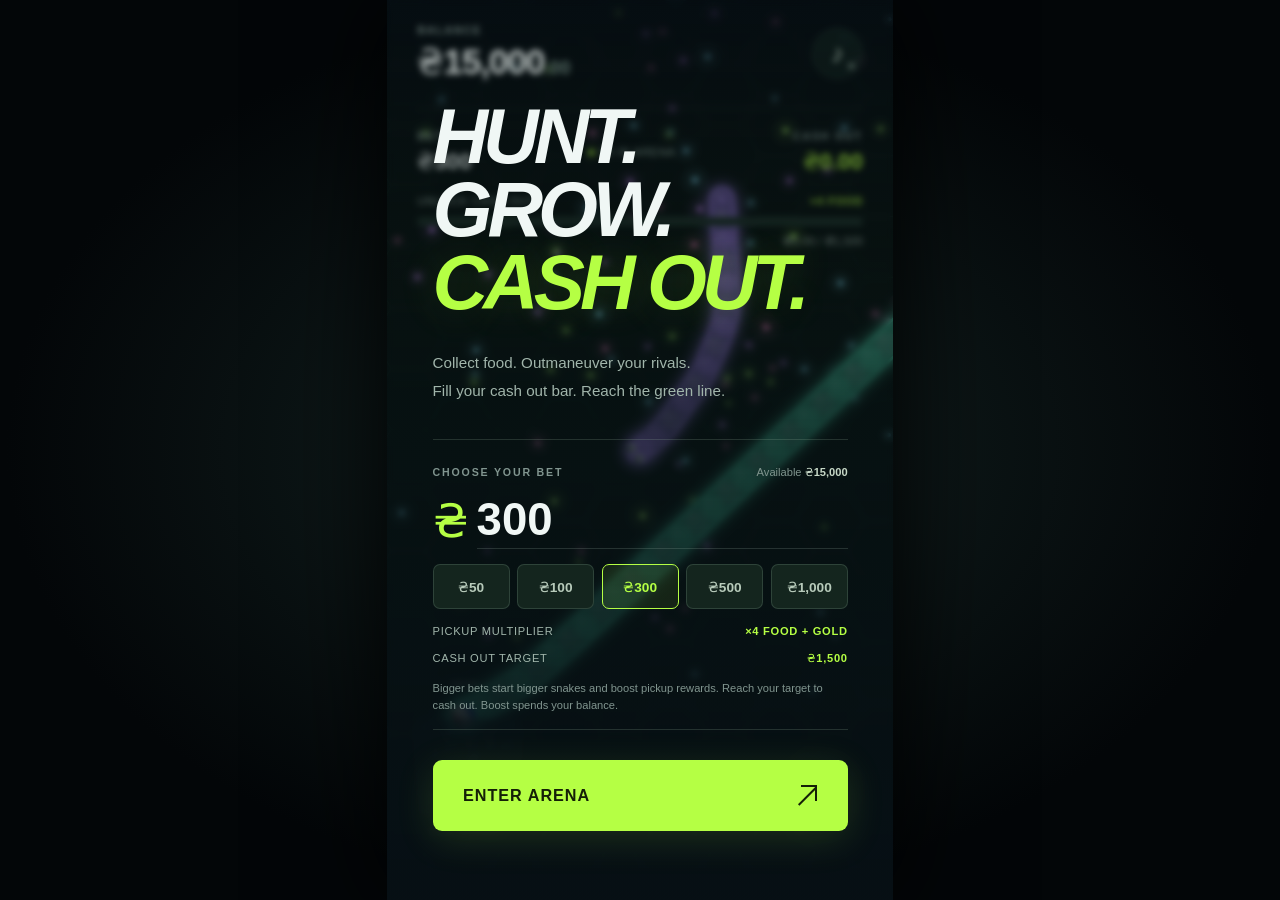
==== index.html @ d3531b3c "Scale food rewards and cashout progress with entry bet" ====
<!doctype html>
<html lang="en">
  <head>
    <meta charset="utf-8" />
    <meta
      name="viewport"
      content="width=device-width, initial-scale=1, viewport-fit=cover"
    />
    <meta name="theme-color" content="#080d13" />
    <title>Play</title>
    <link rel="stylesheet" href="style.css" />
    <script src="game.js" defer></script>
  </head>
  <body>
    <main id="arena" aria-label="Game arena">
      <canvas
        id="game"
        aria-label="Game arena. Steer with your mouse, touch, or arrow keys."
      ></canvas>
      <div class="vignette" aria-hidden="true"></div>
      <header class="hud">
        <div class="account-row">
          <div class="balance">
            <span class="eyebrow">BALANCE</span
            ><strong id="wallet">₴15,000<span>.00</span></strong>
          </div>
          <button
            class="icon-button"
            id="soundButton"
            aria-label="Enable sound"
            title="Sound"
          >
            ♪<span id="soundMark">×</span>
          </button>
        </div>
        <div class="stats">
          <div class="stat">
            <span class="eyebrow">BET</span><strong id="roundBet">₴300</strong>
          </div>
          <div class="stat live-stat">
            <span class="live-dot"></span
            ><span id="aliveCount">50 IN ARENA</span>
          </div>
          <div class="stat right">
            <span class="eyebrow">CASH OUT</span
            ><strong id="collectedAmount">₴0.00</strong>
          </div>
        </div>
        <div id="cashoutProgress" class="cashout-progress">
          <div class="progress-heading">
            <span id="cashoutProgressLabel">UNLOCK CASH OUT</span>
            <strong id="foodMultiplier">×4 FOOD</strong>
          </div>
          <div
            id="cashoutProgressBar"
            class="progress-track"
            role="progressbar"
            aria-label="Cash out progress"
            aria-valuemin="0"
            aria-valuemax="1500"
            aria-valuenow="0"
          >
            <div id="cashoutProgressFill" class="progress-fill"></div>
          </div>
          <span id="cashoutProgressAmount" class="progress-amount"
            >₴0.00 / ₴1,500</span
          >
        </div>
      </header>
      <div id="route" class="route hidden">
        <span id="routeArrow">↑</span>
        <div>
          <span id="routeLabel" class="eyebrow">LINE LOCKED</span
          ><strong id="routeDistance">1,200 m</strong>
        </div>
        <span class="route-prize" id="routePrize">₴0.00</span>
      </div>
      <div class="bottom-hud">
        <div class="mini-wrap">
          <canvas
            id="minimap"
            width="100"
            height="100"
            aria-label="Minimap"
          ></canvas
          ><span>NEON DISTRICT</span>
        </div>
        <button
          id="boostButton"
          class="boost-button"
          aria-label="Hold to boost"
        >
          <span>ϟ</span><small>BOOST</small>
        </button>
      </div>

      <section id="lobby" class="overlay lobby" aria-labelledby="lobbyTitle">
        <div class="lobby-content">
          <h1 id="lobbyTitle">HUNT.<br />GROW.<br /><em>CASH OUT.</em></h1>
          <p>
            Collect food. Outmaneuver your rivals.<br />Fill your cash out bar.
            Reach the green line.
          </p>
          <div class="bet-panel">
            <div class="bet-heading">
              <label class="eyebrow" for="betInput">CHOOSE YOUR BET</label>
              <span class="available-balance"
                >Available <b id="availableBalance">₴15,000</b></span
              >
            </div>
            <div class="bet-input-wrap">
              <span id="betCurrency" aria-hidden="true">₴</span>
              <input
                id="betInput"
                type="number"
                inputmode="numeric"
                min="1"
                step="1"
                value="300"
                aria-describedby="betHint betError"
              />
            </div>
            <div
              id="betOptions"
              class="bet-options"
              role="group"
              aria-label="Quick bet amounts"
            ></div>
            <div class="bet-reward">
              <span>PICKUP MULTIPLIER</span
              ><strong id="betMultiplier">×4 FOOD + GOLD</strong>
            </div>
            <div class="bet-reward">
              <span>CASH OUT TARGET</span
              ><strong id="betCashoutTarget">₴1,500</strong>
            </div>
            <p id="betHint" class="bet-hint">
              Bigger bets start bigger snakes and boost pickup rewards. Reach
              your target to cash out. Boost spends your balance.
            </p>
            <p
              id="betError"
              class="bet-error"
              role="status"
              aria-live="polite"
            ></p>
          </div>
          <button id="playButton" class="primary">
            ENTER ARENA <span>↗</span>
          </button>
        </div>
      </section>
      <section
        id="result"
        class="overlay result hidden"
        role="dialog"
        aria-modal="true"
        aria-labelledby="resultTitle"
      >
        <div class="result-card">
          <div id="resultKicker" class="season-label">GREEN LINE REACHED</div>
          <div id="resultIcon" class="result-icon">♛</div>
          <h2 id="resultTitle">CASH<br /><em>OUT!</em></h2>
          <div id="resultAmount" class="result-amount">₴0.00</div>
          <div id="resultDetail" class="result-detail">BALANCE CASHED OUT</div>
          <div class="result-divider"></div>
          <p id="resultMessage">Every pickup counts.</p>
          <button id="againButton" class="primary">
            PLAY AGAIN <span>↗</span></button
          ><button id="lobbyButton" class="secondary">BACK TO LOBBY</button>
        </div>
      </section>
      <div id="pausePanel" class="pause-panel hidden">
        <strong>PAUSED</strong><span>Press Esc or tap to resume</span>
      </div>
    </main>
  </body>
</html>
---- style.css ----
:root {
  color-scheme: dark;
  font-family: Inter, Arial, Helvetica, sans-serif;
  color: #f0f7f5;
  background: #030608;
  font-synthesis: none;
  --green: #b5ff44;
  --muted: #81958f;
}
* {
  box-sizing: border-box;
}
html,
body {
  margin: 0;
  width: 100%;
  height: 100%;
  overflow: hidden;
}
body {
  display: grid;
  place-items: center;
  background: radial-gradient(ellipse at center, #142322, #030608 70%);
}
button,
a {
  -webkit-tap-highlight-color: transparent;
}
button {
  font: inherit;
  cursor: pointer;
  touch-action: manipulation;
}
button:focus-visible,
a:focus-visible {
  outline: 2px solid white;
  outline-offset: 5px;
}
button {
  border: 0;
}
#arena {
  height: 100dvh;
  width: min(100vw, 56.25dvh);
  position: relative;
  overflow: hidden;
  isolation: isolate;
  background: #080e13;
  box-shadow: 0 0 100px #000;
  container-type: inline-size;
}
#game {
  width: 100%;
  height: 100%;
  display: block;
  touch-action: none;
}
.vignette {
  position: absolute;
  inset: 0;
  pointer-events: none;
  background: linear-gradient(
    #050c13dd 0,
    transparent 31%,
    transparent 70%,
    #050c13bb 100%
  );
  z-index: 1;
}
.hud {
  position: absolute;
  top: max(24px, env(safe-area-inset-top));
  left: 6%;
  right: 6%;
  z-index: 3;
  pointer-events: none;
}
.account-row,
.stats {
  display: flex;
  align-items: center;
  justify-content: space-between;
}
.account-row {
  margin-top: 0;
}
.eyebrow {
  font-size: 2.1cqw;
  letter-spacing: 1.8px;
  font-weight: 700;
  color: var(--muted);
  display: block;
}
.balance strong {
  display: block;
  margin-top: 5px;
  font-size: 7cqw;
  letter-spacing: -1.2px;
  font-variant-numeric: tabular-nums;
}
.balance strong span {
  font-size: 3.7cqw;
  color: #738c82;
  letter-spacing: 0;
}
.icon-button {
  width: 10cqw;
  height: 10cqw;
  border: 1px solid #63826d33;
  border-radius: 50%;
  background: #11201dcc;
  color: #bad0bf;
  font-size: 5cqw;
  pointer-events: auto;
  position: relative;
}
.icon-button span {
  font-size: 3cqw;
  position: absolute;
  right: 6px;
  bottom: 4px;
}
.stats {
  margin-top: 5cqw;
  padding-top: 4cqw;
  border-top: 1px solid #9bbfa51f;
  gap: 8px;
}
.stat strong {
  display: block;
  font-size: 4.4cqw;
  margin-top: 6px;
}
.stat strong span {
  color: var(--green);
  font-size: 3cqw;
}
.right {
  text-align: right;
}
.live-stat {
  font-size: 2.1cqw;
  letter-spacing: 1px;
  color: #95b2a4;
  gap: 6px;
  display: flex;
  align-items: center;
}
.live-dot {
  width: 5px;
  height: 5px;
  border-radius: 50%;
  background: var(--green);
  box-shadow: 0 0 7px #b5ff44;
}
.route {
  position: absolute;
  top: max(29%, calc(max(24px, env(safe-area-inset-top)) + 48cqw));
  left: 50%;
  transform: translateX(-50%);
  display: flex;
  align-items: center;
  gap: 11px;
  z-index: 2;
  border: 1px solid #b5ff4430;
  border-radius: 13px;
  padding: 11px 15px;
  background: #101e20d9;
  backdrop-filter: blur(10px);
  white-space: nowrap;
  pointer-events: none;
}
.route > span:first-child {
  color: var(--green);
  font-size: 28px;
  display: block;
}
.route strong {
  font-size: 3.2cqw;
  display: block;
  margin-top: 4px;
}
.route .eyebrow {
  font-size: 1.7cqw;
  letter-spacing: 1px;
}
.route-prize {
  min-width: 10ch;
  text-align: right;
  font-variant-numeric: tabular-nums;
  font-size: 3.5cqw;
  color: var(--green);
  border-left: 1px solid #b5ff442e;
  padding-left: 12px;
  margin-left: 5px;
  font-weight: 800;
}
.bottom-hud {
  position: absolute;
  left: 6%;
  right: 6%;
  bottom: 7%;
  z-index: 2;
  display: flex;
  align-items: flex-end;
  justify-content: space-between;
  pointer-events: none;
}
.mini-wrap {
  width: 20cqw;
}
.mini-wrap canvas {
  width: 100%;
  height: auto;
  display: block;
  border: 1px solid #758f8033;
  background: #101b1f99;
  border-radius: 12px;
}
.mini-wrap > span {
  display: block;
  font: 1.6cqw monospace;
  letter-spacing: 1px;
  color: #72877b;
  margin-top: 8px;
  text-align: center;
}
.boost-button {
  pointer-events: auto;
  touch-action: none;
  border-radius: 50%;
  width: 17cqw;
  height: 17cqw;
  color: var(--green);
  border: 1px solid #b5ff4455;
  background: radial-gradient(#94e82f25, #131d21);
  box-shadow: 0 0 30px #a2ff3410;
  display: grid;
  place-content: center;
  transition:
    transform 0.15s,
    box-shadow 0.15s;
}
.boost-button > span {
  font-size: 9cqw;
  line-height: 0.8;
  font-style: italic;
}
.boost-button small {
  font-size: 1.8cqw;
  letter-spacing: 1px;
  margin-top: 6px;
}
.boost-button.active {
  transform: scale(0.94);
  box-shadow: 0 0 35px #b5ff4455;
}
.boost-button.unavailable {
  opacity: 0.4;
}
.overlay {
  position: absolute;
  inset: 0;
  z-index: 5;
  display: flex;
  align-items: center;
  justify-content: center;
  background: linear-gradient(#07101030, #061113bf 45%, #071015f5);
  backdrop-filter: blur(3px);
}
.lobby-content {
  width: 82%;
  padding: 5cqw 0;
}
.season-label {
  font-size: 2.2cqw;
  letter-spacing: 3px;
  color: var(--green);
  font-weight: 700;
  display: flex;
  align-items: center;
  gap: 10px;
}
.season-label span {
  width: 20px;
  height: 1px;
  background: #b5ff4466;
}
h1 {
  font-size: 15.2cqw;
  line-height: 0.95;
  letter-spacing: -0.065em;
  margin: 6cqw 0;
  font-weight: 950;
  font-style: italic;
}
h1 em,
h2 em {
  font-style: inherit;
  color: var(--green);
  text-shadow: 0 0 40px #b5ff4425;
}
.lobby-content > p {
  font-size: 3cqw;
  color: #a1b5ab;
  line-height: 1.8;
  margin: 0 0 7cqw;
}
.primary {
  width: 100%;
  display: flex;
  align-items: center;
  justify-content: space-between;
  background: var(--green);
  color: #142007;
  font-weight: 900;
  font-size: 3.2cqw;
  letter-spacing: 1px;
  padding: 5cqw 6cqw;
  border-radius: 9px;
  box-shadow: 0 8px 38px #b5ff4422;
  margin-top: 6cqw;
  transition:
    filter 0.2s,
    transform 0.2s;
}
.primary:hover {
  filter: brightness(1.12);
  transform: translateY(-2px);
}
.primary span {
  font-size: 5cqw;
  font-weight: 400;
  line-height: 0.8;
}
.hidden {
  display: none !important;
}
.result {
  background: radial-gradient(ellipse at 50% 40%, #2a401d99, #050c12eb 75%);
  backdrop-filter: blur(7px);
}
.result-card {
  width: 82%;
  text-align: center;
  animation: arrive 0.55s cubic-bezier(0.2, 0.8, 0.2, 1);
}
.result .season-label {
  justify-content: center;
  font-size: 2cqw;
  letter-spacing: 2px;
}
.result-icon {
  font-size: 17cqw;
  color: #e9ff97;
  line-height: 1.3;
  text-shadow: 0 0 40px #b5ff4477;
}
h2 {
  font-size: 20cqw;
  line-height: 0.85;
  letter-spacing: -1cqw;
  margin: 2cqw 0 7cqw;
  font-style: italic;
  font-weight: 950;
}
.result-amount {
  font-size: 13cqw;
  letter-spacing: -2px;
  color: #f1ffc7;
  font-weight: 850;
  text-shadow: 0 0 24px #bcff3440;
  font-variant-numeric: tabular-nums;
}
.result-detail {
  font-size: 3cqw;
  color: #bfd69c;
  margin-top: 3cqw;
}
.result-divider {
  width: 20%;
  height: 1px;
  background: #bad59066;
  margin: 5cqw auto;
}
.result-card p {
  font-size: 3cqw;
  color: #acbba5;
}
.secondary {
  background: transparent;
  color: #b6c6bb;
  letter-spacing: 2px;
  font-size: 2.5cqw;
  padding: 5cqw;
  width: 100%;
}
.result.loss {
  background: radial-gradient(ellipse at center, #382143cc, #060d16ee);
}
.loss h2 {
  font-size: 15cqw;
}
.loss h2 em {
  color: #c59cff;
}
.loss .result-icon {
  color: #ca9eff;
}
.loss .result-amount {
  color: #e6d3ff;
  font-size: 10cqw;
}
.coin {
  position: absolute;
  z-index: 7;
  pointer-events: none;
  top: -12%;
  border-radius: 50%;
  width: 7cqw;
  height: 7cqw;
  background: radial-gradient(circle at 30% 25%, #fff9bb, #ffd34c 45%, #a76a0a);
  border: 2px solid #fce590;
  color: #a86f10;
  display: grid;
  place-items: center;
  font-size: 4cqw;
  font-weight: 900;
  box-shadow: 0 0 18px #ffd15866;
  animation: coinfall var(--duration) linear var(--delay) forwards;
}
.pause-panel {
  position: absolute;
  inset: 0;
  z-index: 9;
  background: #030910c9;
  backdrop-filter: blur(8px);
  display: flex;
  align-items: center;
  justify-content: center;
  flex-direction: column;
  gap: 18px;
}
.pause-panel strong {
  font-size: 9cqw;
  letter-spacing: 5px;
}
.pause-panel span {
  font-size: 3cqw;
  color: #a7b7ad;
}
@keyframes arrive {
  from {
    opacity: 0;
    transform: scale(0.8) translateY(20px);
  }
  to {
    opacity: 1;
    transform: scale(1) translateY(0);
  }
}
@keyframes coinfall {
  0% {
    transform: translate3d(0, 0, 0) rotate(0);
    opacity: 0;
  }
  8% {
    opacity: 1;
  }
  100% {
    transform: translate3d(var(--drift), 115dvh, 0) rotate(900deg);
    opacity: 0;
  }
}
@media (max-aspect-ratio: 9/16) {
  #arena {
    width: 100vw;
    height: 100dvh;
  }
}
@media (prefers-reduced-motion: reduce) {
  .coin {
    display: none;
  }
  .result-card {
    animation: none;
  }
  .primary {
    transition: none;
  }
}
/* Draw the launch arrow with CSS so it does not depend on installed symbol fonts. */
.primary > span {
  font-size: 0;
  position: relative;
  width: 4cqw;
  height: 4cqw;
}
.primary > span::before {
  content: "";
  position: absolute;
  top: 0;
  right: 0;
  width: 2.8cqw;
  height: 2.8cqw;
  border-top: 2px solid currentColor;
  border-right: 2px solid currentColor;
}
.primary > span::after {
  content: "";
  position: absolute;
  top: 1.9cqw;
  left: -0.4cqw;
  width: 5cqw;
  height: 2px;
  background: currentColor;
  transform: rotate(-45deg);
}

/* Entry selection stays in the lobby; the round HUD shows the locked-in bet. */
.bet-panel {
  border-top: 1px solid #9ab99e33;
  border-bottom: 1px solid #9ab99e33;
  padding: 5cqw 0 3cqw;
}
.bet-heading {
  display: flex;
  align-items: center;
  justify-content: space-between;
  gap: 8px;
}
.available-balance {
  color: var(--muted);
  font-size: 2.2cqw;
}
.available-balance b {
  color: #c7d8c7;
  font-weight: 600;
}
.bet-input-wrap {
  display: flex;
  align-items: center;
  gap: 8px;
  margin: 3cqw 0;
  font-size: 9cqw;
  font-weight: 800;
}
.bet-input-wrap > span {
  color: var(--green);
}
#betInput {
  width: 100%;
  min-width: 0;
  border: 0;
  border-bottom: 1px solid #a2b9aa33;
  background: transparent;
  color: #f0f7f5;
  font: inherit;
  padding: 0 0 2px;
  border-radius: 0;
  appearance: textfield;
  -moz-appearance: textfield;
}
#betInput::-webkit-inner-spin-button,
#betInput::-webkit-outer-spin-button {
  -webkit-appearance: none;
  margin: 0;
}
#betInput:focus-visible {
  outline: none;
  border-color: var(--green);
}
#betInput[aria-invalid="true"] {
  border-color: #ff8f9e;
}
.bet-options {
  display: flex;
  flex-wrap: wrap;
  gap: 1.5cqw;
}
.bet-option {
  flex: 1;
  padding: 2.7cqw 1cqw;
  border-radius: 7px;
  border: 1px solid #75978444;
  background: #14251e;
  color: #b7caba;
  font-size: 2.7cqw;
  font-weight: 700;
}
.bet-option[aria-pressed="true"] {
  color: var(--green);
  border-color: var(--green);
  background: #b5ff4415;
}
.bet-hint {
  color: var(--muted);
  font-size: 2.2cqw;
  line-height: 1.5;
  margin: 3cqw 0 0;
}
.bet-error {
  color: #ff9caa;
  font-size: 2.3cqw;
  line-height: 1.4;
  margin: 2cqw 0 0;
}
.bet-error:empty {
  display: none;
}
button:disabled {
  cursor: default;
  opacity: 0.4;
}
.primary:disabled:hover {
  filter: none;
  transform: none;
}
#collectedAmount {
  color: var(--green);
  font-variant-numeric: tabular-nums;
}
.cashout-progress {
  margin-top: 4cqw;
}
.progress-heading,
.bet-reward {
  display: flex;
  align-items: center;
  justify-content: space-between;
  gap: 8px;
  font-size: 2.2cqw;
  letter-spacing: 0.7px;
  color: #a1b5ab;
}
.progress-heading strong,
.bet-reward strong {
  color: var(--green);
  font-variant-numeric: tabular-nums;
}
.progress-track {
  height: 1.8cqw;
  margin-top: 2cqw;
  overflow: hidden;
  border-radius: 99px;
  background: #21342b;
}
.progress-fill {
  width: 100%;
  height: 100%;
  transform: scaleX(0);
  transform-origin: left;
  background: linear-gradient(90deg, #4cbd82, var(--green));
}
.progress-amount {
  display: block;
  margin-top: 1.5cqw;
  text-align: right;
  color: #b3c6b9;
  font-size: 2.3cqw;
  font-variant-numeric: tabular-nums;
}
.cashout-progress.ready .progress-track {
  box-shadow: 0 0 14px #b5ff4444;
}
.cashout-progress.ready #cashoutProgressLabel {
  color: var(--green);
}
.route.locked {
  border-color: #72816d44;
}
.route.locked > span:first-child,
.route.locked .route-prize {
  color: #92a58c;
}
.bet-reward {
  margin-top: 3cqw;
}
@media (max-height: 540px) and (max-width: 540px) {
  .lobby {
    overflow-y: auto;
    align-items: flex-start;
  }
  .lobby-content {
    padding: 5cqw 0;
  }
}
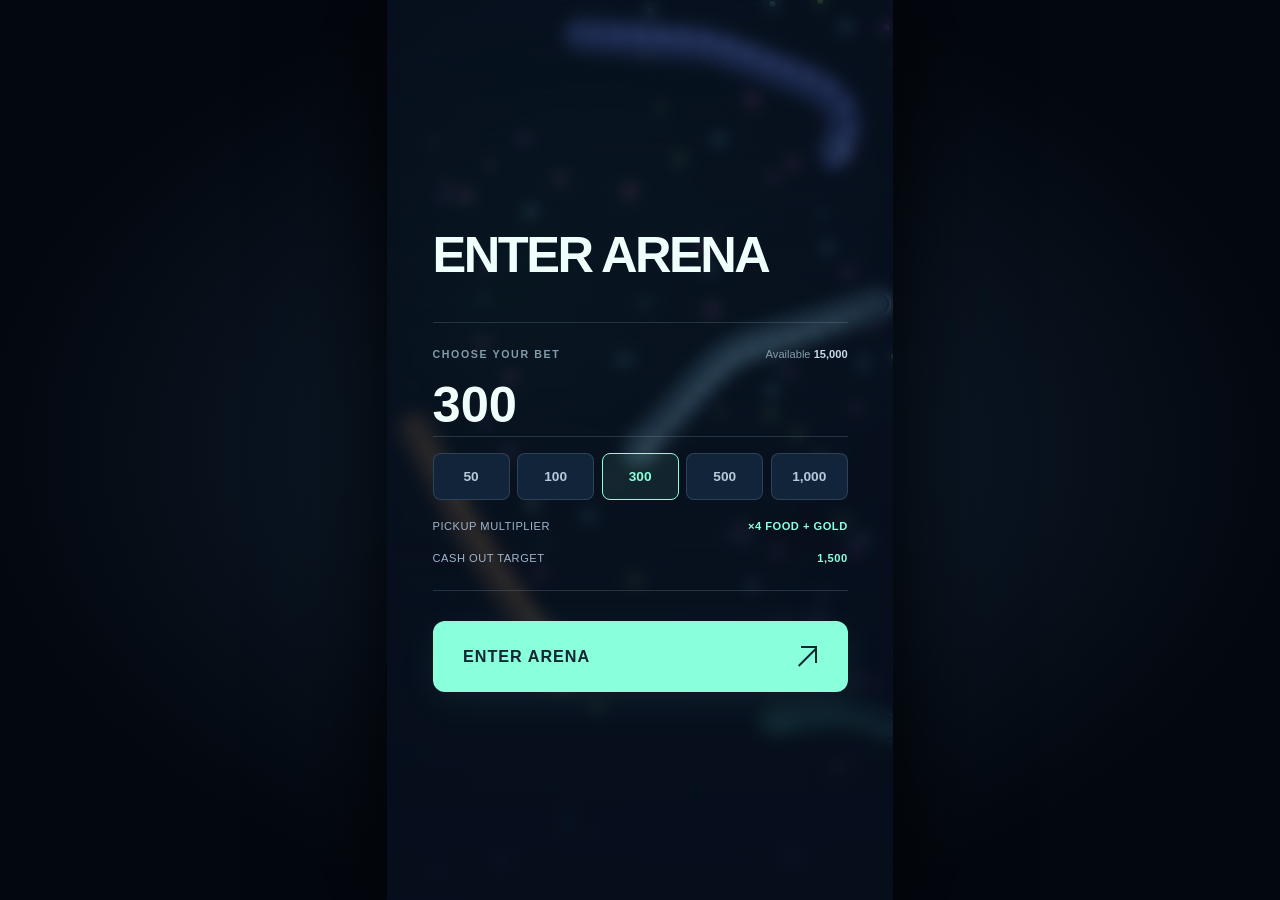
==== commit 71722cd0: "Redesign arena and snakes with minimal score HUD and evolution" ====
--- a/index.html
+++ b/index.html
@@ -15,101 +15,39 @@
     <main id="arena" aria-label="Game arena">
       <canvas
         id="game"
-        aria-label="Game arena. Steer with your mouse, touch, or arrow keys."
+        aria-label="Game arena. Steer with mouse, touch, or arrows. Hold mouse or Space, or use a second finger to boost."
       ></canvas>
       <div class="vignette" aria-hidden="true"></div>
-      <header class="hud">
-        <div class="account-row">
-          <div class="balance">
-            <span class="eyebrow">BALANCE</span
-            ><strong id="wallet">₴15,000<span>.00</span></strong>
-          </div>
-          <button
-            class="icon-button"
-            id="soundButton"
-            aria-label="Enable sound"
-            title="Sound"
+      <header id="hud" class="hud hidden">
+        <div id="cashoutProgress" class="cashout-progress">
+          <span id="cashoutProgressAmount" class="progress-amount"
+            >0.00 / 1,500</span
           >
-            ♪<span id="soundMark">×</span>
-          </button>
-        </div>
-        <div class="stats">
-          <div class="stat">
-            <span class="eyebrow">BET</span><strong id="roundBet">₴300</strong>
-          </div>
-          <div class="stat live-stat">
-            <span class="live-dot"></span
-            ><span id="aliveCount">50 IN ARENA</span>
-          </div>
-          <div class="stat right">
-            <span class="eyebrow">CASH OUT</span
-            ><strong id="collectedAmount">₴0.00</strong>
-          </div>
-        </div>
-        <div id="cashoutProgress" class="cashout-progress">
-          <div class="progress-heading">
-            <span id="cashoutProgressLabel">UNLOCK CASH OUT</span>
-            <strong id="foodMultiplier">×4 FOOD</strong>
-          </div>
           <div
             id="cashoutProgressBar"
             class="progress-track"
             role="progressbar"
-            aria-label="Cash out progress"
+            aria-label="Score toward exit"
             aria-valuemin="0"
             aria-valuemax="1500"
             aria-valuenow="0"
           >
             <div id="cashoutProgressFill" class="progress-fill"></div>
           </div>
-          <span id="cashoutProgressAmount" class="progress-amount"
-            >₴0.00 / ₴1,500</span
-          >
         </div>
       </header>
-      <div id="route" class="route hidden">
-        <span id="routeArrow">↑</span>
-        <div>
-          <span id="routeLabel" class="eyebrow">LINE LOCKED</span
-          ><strong id="routeDistance">1,200 m</strong>
-        </div>
-        <span class="route-prize" id="routePrize">₴0.00</span>
-      </div>
-      <div class="bottom-hud">
-        <div class="mini-wrap">
-          <canvas
-            id="minimap"
-            width="100"
-            height="100"
-            aria-label="Minimap"
-          ></canvas
-          ><span>NEON DISTRICT</span>
-        </div>
-        <button
-          id="boostButton"
-          class="boost-button"
-          aria-label="Hold to boost"
-        >
-          <span>ϟ</span><small>BOOST</small>
-        </button>
-      </div>
 
       <section id="lobby" class="overlay lobby" aria-labelledby="lobbyTitle">
         <div class="lobby-content">
-          <h1 id="lobbyTitle">HUNT.<br />GROW.<br /><em>CASH OUT.</em></h1>
-          <p>
-            Collect food. Outmaneuver your rivals.<br />Fill your cash out bar.
-            Reach the green line.
-          </p>
+          <h1 id="lobbyTitle">ENTER ARENA</h1>
           <div class="bet-panel">
             <div class="bet-heading">
               <label class="eyebrow" for="betInput">CHOOSE YOUR BET</label>
               <span class="available-balance"
-                >Available <b id="availableBalance">₴15,000</b></span
+                >Available <b id="availableBalance">15,000</b></span
               >
             </div>
             <div class="bet-input-wrap">
-              <span id="betCurrency" aria-hidden="true">₴</span>
               <input
                 id="betInput"
                 type="number"
@@ -132,9 +70,9 @@
             </div>
             <div class="bet-reward">
               <span>CASH OUT TARGET</span
-              ><strong id="betCashoutTarget">₴1,500</strong>
+              ><strong id="betCashoutTarget">1,500</strong>
             </div>
-            <p id="betHint" class="bet-hint">
+            <p id="betHint" class="sr-only">
               Bigger bets start bigger snakes and boost pickup rewards. Reach
               your target to cash out. Boost spends your balance.
             </p>
@@ -161,7 +99,7 @@
           <div id="resultKicker" class="season-label">GREEN LINE REACHED</div>
           <div id="resultIcon" class="result-icon">♛</div>
           <h2 id="resultTitle">CASH<br /><em>OUT!</em></h2>
-          <div id="resultAmount" class="result-amount">₴0.00</div>
+          <div id="resultAmount" class="result-amount">0.00</div>
           <div id="resultDetail" class="result-detail">BALANCE CASHED OUT</div>
           <div class="result-divider"></div>
           <p id="resultMessage">Every pickup counts.</p>
--- a/style.css
+++ b/style.css
@@ -1,11 +1,11 @@
 :root {
   color-scheme: dark;
   font-family: Inter, Arial, Helvetica, sans-serif;
-  color: #f0f7f5;
-  background: #030608;
+  color: #effffb;
+  background: #03070e;
   font-synthesis: none;
-  --green: #b5ff44;
-  --muted: #81958f;
+  --green: #8affdb;
+  --muted: #829caa;
 }
 * {
   box-sizing: border-box;
@@ -20,7 +20,7 @@
 body {
   display: grid;
   place-items: center;
-  background: radial-gradient(ellipse at center, #142322, #030608 70%);
+  background: radial-gradient(ellipse at center, #102133, #03070e 75%);
 }
 button,
 a {
@@ -30,14 +30,12 @@
   font: inherit;
   cursor: pointer;
   touch-action: manipulation;
+  border: 0;
 }
 button:focus-visible,
 a:focus-visible {
   outline: 2px solid white;
   outline-offset: 5px;
-}
-button {
-  border: 0;
 }
 #arena {
   height: 100dvh;
@@ -45,7 +43,7 @@
   position: relative;
   overflow: hidden;
   isolation: isolate;
-  background: #080e13;
+  background: #070e1c;
   box-shadow: 0 0 100px #000;
   container-type: inline-size;
 }
@@ -59,204 +57,64 @@
   position: absolute;
   inset: 0;
   pointer-events: none;
-  background: linear-gradient(
-    #050c13dd 0,
-    transparent 31%,
-    transparent 70%,
-    #050c13bb 100%
+  background: radial-gradient(
+    ellipse at center,
+    transparent 40%,
+    #02061066 100%
   );
   z-index: 1;
 }
 .hud {
   position: absolute;
-  top: max(24px, env(safe-area-inset-top));
-  left: 6%;
-  right: 6%;
+  top: max(22px, env(safe-area-inset-top));
+  left: 8%;
+  right: 8%;
   z-index: 3;
   pointer-events: none;
 }
-.account-row,
-.stats {
-  display: flex;
-  align-items: center;
-  justify-content: space-between;
-}
-.account-row {
-  margin-top: 0;
-}
-.eyebrow {
-  font-size: 2.1cqw;
-  letter-spacing: 1.8px;
-  font-weight: 700;
-  color: var(--muted);
+.cashout-progress {
+  padding: 3.4cqw 4cqw;
+  border: 1px solid #b4e6ed1c;
+  border-radius: 16px;
+  background: #081421ce;
+  backdrop-filter: blur(12px);
+  box-shadow: 0 8px 35px #02060c44;
+}
+.progress-amount {
   display: block;
-}
-.balance strong {
-  display: block;
-  margin-top: 5px;
-  font-size: 7cqw;
-  letter-spacing: -1.2px;
+  text-align: center;
+  color: #e6fff5;
+  font-size: 4.2cqw;
+  font-weight: 650;
   font-variant-numeric: tabular-nums;
-}
-.balance strong span {
-  font-size: 3.7cqw;
-  color: #738c82;
-  letter-spacing: 0;
-}
-.icon-button {
-  width: 10cqw;
-  height: 10cqw;
-  border: 1px solid #63826d33;
-  border-radius: 50%;
-  background: #11201dcc;
-  color: #bad0bf;
-  font-size: 5cqw;
-  pointer-events: auto;
-  position: relative;
-}
-.icon-button span {
-  font-size: 3cqw;
-  position: absolute;
-  right: 6px;
-  bottom: 4px;
-}
-.stats {
-  margin-top: 5cqw;
-  padding-top: 4cqw;
-  border-top: 1px solid #9bbfa51f;
-  gap: 8px;
-}
-.stat strong {
-  display: block;
-  font-size: 4.4cqw;
-  margin-top: 6px;
-}
-.stat strong span {
-  color: var(--green);
-  font-size: 3cqw;
-}
-.right {
-  text-align: right;
-}
-.live-stat {
-  font-size: 2.1cqw;
-  letter-spacing: 1px;
-  color: #95b2a4;
-  gap: 6px;
-  display: flex;
-  align-items: center;
-}
-.live-dot {
-  width: 5px;
+  letter-spacing: 0.6px;
+}
+.progress-track {
   height: 5px;
-  border-radius: 50%;
-  background: var(--green);
-  box-shadow: 0 0 7px #b5ff44;
-}
-.route {
-  position: absolute;
-  top: max(29%, calc(max(24px, env(safe-area-inset-top)) + 48cqw));
-  left: 50%;
-  transform: translateX(-50%);
-  display: flex;
-  align-items: center;
-  gap: 11px;
-  z-index: 2;
-  border: 1px solid #b5ff4430;
-  border-radius: 13px;
-  padding: 11px 15px;
-  background: #101e20d9;
-  backdrop-filter: blur(10px);
-  white-space: nowrap;
-  pointer-events: none;
-}
-.route > span:first-child {
-  color: var(--green);
-  font-size: 28px;
-  display: block;
-}
-.route strong {
-  font-size: 3.2cqw;
-  display: block;
-  margin-top: 4px;
-}
-.route .eyebrow {
-  font-size: 1.7cqw;
-  letter-spacing: 1px;
-}
-.route-prize {
-  min-width: 10ch;
-  text-align: right;
-  font-variant-numeric: tabular-nums;
-  font-size: 3.5cqw;
-  color: var(--green);
-  border-left: 1px solid #b5ff442e;
-  padding-left: 12px;
-  margin-left: 5px;
-  font-weight: 800;
-}
-.bottom-hud {
-  position: absolute;
-  left: 6%;
-  right: 6%;
-  bottom: 7%;
-  z-index: 2;
-  display: flex;
-  align-items: flex-end;
-  justify-content: space-between;
-  pointer-events: none;
-}
-.mini-wrap {
-  width: 20cqw;
-}
-.mini-wrap canvas {
-  width: 100%;
-  height: auto;
-  display: block;
-  border: 1px solid #758f8033;
-  background: #101b1f99;
-  border-radius: 12px;
-}
-.mini-wrap > span {
-  display: block;
-  font: 1.6cqw monospace;
-  letter-spacing: 1px;
-  color: #72877b;
-  margin-top: 8px;
-  text-align: center;
-}
-.boost-button {
-  pointer-events: auto;
-  touch-action: none;
-  border-radius: 50%;
-  width: 17cqw;
-  height: 17cqw;
-  color: var(--green);
-  border: 1px solid #b5ff4455;
-  background: radial-gradient(#94e82f25, #131d21);
-  box-shadow: 0 0 30px #a2ff3410;
-  display: grid;
-  place-content: center;
-  transition:
-    transform 0.15s,
-    box-shadow 0.15s;
-}
-.boost-button > span {
-  font-size: 9cqw;
-  line-height: 0.8;
-  font-style: italic;
-}
-.boost-button small {
-  font-size: 1.8cqw;
-  letter-spacing: 1px;
-  margin-top: 6px;
-}
-.boost-button.active {
-  transform: scale(0.94);
-  box-shadow: 0 0 35px #b5ff4455;
-}
-.boost-button.unavailable {
-  opacity: 0.4;
+  margin-top: 2.5cqw;
+  overflow: hidden;
+  border-radius: 9px;
+  background: #243446;
+}
+.progress-fill {
+  width: 100%;
+  height: 100%;
+  transform: scaleX(0);
+  transform-origin: left;
+  background: linear-gradient(90deg, #62b7ed, #8affdb);
+}
+.cashout-progress.ready .progress-track {
+  box-shadow: 0 0 14px #8affdb44;
+}
+.cashout-progress.ready {
+  border-color: #8affdb55;
+}
+.cashout-progress.evolved {
+  border-color: #c6bcff88;
+  box-shadow: 0 0 25px #b5a4ff22;
+}
+.cashout-progress.evolved .progress-fill {
+  background: linear-gradient(90deg, #a5a3ff, #d3fff1);
 }
 .overlay {
   position: absolute;
@@ -265,46 +123,127 @@
   display: flex;
   align-items: center;
   justify-content: center;
-  background: linear-gradient(#07101030, #061113bf 45%, #071015f5);
-  backdrop-filter: blur(3px);
-}
-.lobby-content {
+  background: linear-gradient(#07112388, #070e1ded);
+  backdrop-filter: blur(7px);
+}
+.lobby-content,
+.result-card {
   width: 82%;
   padding: 5cqw 0;
 }
-.season-label {
-  font-size: 2.2cqw;
-  letter-spacing: 3px;
-  color: var(--green);
+.eyebrow {
+  display: block;
+  font-size: 2.1cqw;
+  letter-spacing: 1.6px;
   font-weight: 700;
+  color: var(--muted);
+}
+h1 {
+  font-size: 10cqw;
+  line-height: 1.05;
+  letter-spacing: -0.05em;
+  margin: 4cqw 0 8cqw;
+  font-weight: 800;
+}
+.bet-panel {
+  border-top: 1px solid #9ab9cc33;
+  border-bottom: 1px solid #9ab9cc33;
+  padding: 5cqw 0;
+}
+.bet-heading,
+.bet-reward {
   display: flex;
   align-items: center;
-  gap: 10px;
-}
-.season-label span {
-  width: 20px;
+  justify-content: space-between;
+  gap: 8px;
+}
+.available-balance {
+  color: var(--muted);
+  font-size: 2.2cqw;
+}
+.available-balance b {
+  color: #c7d8e5;
+  font-weight: 600;
+}
+.bet-input-wrap {
+  margin: 3cqw 0;
+  font-size: 10cqw;
+  font-weight: 700;
+}
+#betInput {
+  width: 100%;
+  min-width: 0;
+  border: 0;
+  border-bottom: 1px solid #a2b9cc33;
+  background: transparent;
+  color: #effffb;
+  font: inherit;
+  padding: 0 0 2px;
+  border-radius: 0;
+  appearance: textfield;
+  -moz-appearance: textfield;
+}
+#betInput::-webkit-inner-spin-button,
+#betInput::-webkit-outer-spin-button {
+  -webkit-appearance: none;
+  margin: 0;
+}
+#betInput:focus-visible {
+  outline: none;
+  border-color: var(--green);
+}
+#betInput[aria-invalid="true"] {
+  border-color: #ff8f9e;
+}
+.bet-options {
+  display: flex;
+  flex-wrap: wrap;
+  gap: 1.5cqw;
+}
+.bet-option {
+  flex: 1;
+  padding: 3cqw 1cqw;
+  border-radius: 8px;
+  border: 1px solid #7597aa44;
+  background: #12243a;
+  color: #b7cada;
+  font-size: 2.7cqw;
+  font-weight: 700;
+}
+.bet-option[aria-pressed="true"] {
+  color: var(--green);
+  border-color: var(--green);
+  background: #8affdb15;
+}
+.bet-reward {
+  margin-top: 4cqw;
+  font-size: 2.2cqw;
+  letter-spacing: 0.5px;
+  color: #a1b5cb;
+}
+.bet-reward strong {
+  color: var(--green);
+  font-variant-numeric: tabular-nums;
+}
+.bet-error {
+  color: #ff9caa;
+  font-size: 2.5cqw;
+  line-height: 1.4;
+  margin: 3cqw 0 0;
+}
+.bet-error:empty {
+  display: none;
+}
+.sr-only {
+  position: absolute;
+  width: 1px;
   height: 1px;
-  background: #b5ff4466;
-}
-h1 {
-  font-size: 15.2cqw;
-  line-height: 0.95;
-  letter-spacing: -0.065em;
-  margin: 6cqw 0;
-  font-weight: 950;
-  font-style: italic;
-}
-h1 em,
-h2 em {
-  font-style: inherit;
-  color: var(--green);
-  text-shadow: 0 0 40px #b5ff4425;
-}
-.lobby-content > p {
-  font-size: 3cqw;
-  color: #a1b5ab;
-  line-height: 1.8;
-  margin: 0 0 7cqw;
+  padding: 0;
+  margin: -1px;
+  overflow: hidden;
+  clip-path: inset(50%);
+  white-space: nowrap;
+  border: 0;
 }
 .primary {
   width: 100%;
@@ -312,121 +251,130 @@
   align-items: center;
   justify-content: space-between;
   background: var(--green);
-  color: #142007;
-  font-weight: 900;
+  color: #102631;
+  font-weight: 800;
   font-size: 3.2cqw;
   letter-spacing: 1px;
   padding: 5cqw 6cqw;
-  border-radius: 9px;
-  box-shadow: 0 8px 38px #b5ff4422;
+  border-radius: 12px;
+  box-shadow: 0 8px 38px #8affdb14;
   margin-top: 6cqw;
   transition:
     filter 0.2s,
     transform 0.2s;
 }
 .primary:hover {
-  filter: brightness(1.12);
+  filter: brightness(1.1);
   transform: translateY(-2px);
 }
-.primary span {
-  font-size: 5cqw;
-  font-weight: 400;
-  line-height: 0.8;
+.primary > span {
+  font-size: 0;
+  position: relative;
+  width: 4cqw;
+  height: 4cqw;
+}
+.primary > span::before {
+  content: "";
+  position: absolute;
+  top: 0;
+  right: 0;
+  width: 2.8cqw;
+  height: 2.8cqw;
+  border-top: 2px solid currentColor;
+  border-right: 2px solid currentColor;
+}
+.primary > span::after {
+  content: "";
+  position: absolute;
+  top: 1.9cqw;
+  left: -0.4cqw;
+  width: 5cqw;
+  height: 2px;
+  background: currentColor;
+  transform: rotate(-45deg);
+}
+button:disabled {
+  cursor: default;
+  opacity: 0.4;
+}
+.primary:disabled:hover {
+  filter: none;
+  transform: none;
 }
 .hidden {
   display: none !important;
 }
-.result {
-  background: radial-gradient(ellipse at 50% 40%, #2a401d99, #050c12eb 75%);
-  backdrop-filter: blur(7px);
-}
 .result-card {
-  width: 82%;
   text-align: center;
-  animation: arrive 0.55s cubic-bezier(0.2, 0.8, 0.2, 1);
-}
-.result .season-label {
-  justify-content: center;
-  font-size: 2cqw;
+  animation: arrive 0.5s ease-out;
+}
+.season-label {
+  font-size: 2.2cqw;
   letter-spacing: 2px;
+  color: var(--green);
+  font-weight: 700;
 }
 .result-icon {
+  font-size: 14cqw;
+  color: var(--green);
+  line-height: 1.4;
+  text-shadow: 0 0 40px #8affdb55;
+}
+h2 {
   font-size: 17cqw;
-  color: #e9ff97;
-  line-height: 1.3;
-  text-shadow: 0 0 40px #b5ff4477;
-}
-h2 {
-  font-size: 20cqw;
-  line-height: 0.85;
-  letter-spacing: -1cqw;
+  line-height: 0.92;
+  letter-spacing: -0.8cqw;
   margin: 2cqw 0 7cqw;
-  font-style: italic;
-  font-weight: 950;
+  font-weight: 850;
+}
+h2 em {
+  font-style: normal;
+  color: var(--green);
 }
 .result-amount {
-  font-size: 13cqw;
-  letter-spacing: -2px;
-  color: #f1ffc7;
-  font-weight: 850;
-  text-shadow: 0 0 24px #bcff3440;
+  font-size: 11cqw;
+  letter-spacing: -1px;
+  color: #effffb;
+  font-weight: 800;
   font-variant-numeric: tabular-nums;
 }
 .result-detail {
-  font-size: 3cqw;
-  color: #bfd69c;
+  font-size: 2.8cqw;
+  color: #a5bfcb;
   margin-top: 3cqw;
 }
 .result-divider {
   width: 20%;
   height: 1px;
-  background: #bad59066;
+  background: #8affdb55;
   margin: 5cqw auto;
 }
 .result-card p {
   font-size: 3cqw;
-  color: #acbba5;
+  color: #a5bfcb;
 }
 .secondary {
   background: transparent;
-  color: #b6c6bb;
-  letter-spacing: 2px;
+  color: #b6c6da;
+  letter-spacing: 1px;
   font-size: 2.5cqw;
   padding: 5cqw;
   width: 100%;
 }
-.result.loss {
-  background: radial-gradient(ellipse at center, #382143cc, #060d16ee);
-}
-.loss h2 {
-  font-size: 15cqw;
-}
-.loss h2 em {
-  color: #c59cff;
-}
+.loss h2 em,
 .loss .result-icon {
-  color: #ca9eff;
-}
-.loss .result-amount {
-  color: #e6d3ff;
-  font-size: 10cqw;
+  color: #c5b3ff;
 }
 .coin {
   position: absolute;
   z-index: 7;
   pointer-events: none;
   top: -12%;
-  border-radius: 50%;
-  width: 7cqw;
-  height: 7cqw;
-  background: radial-gradient(circle at 30% 25%, #fff9bb, #ffd34c 45%, #a76a0a);
-  border: 2px solid #fce590;
-  color: #a86f10;
-  display: grid;
-  place-items: center;
-  font-size: 4cqw;
-  font-weight: 900;
-  box-shadow: 0 0 18px #ffd15866;
+  border-radius: 4px;
+  width: 3cqw;
+  height: 5cqw;
+  background: linear-gradient(30deg, #83c6ee, #defff4, #8affdb);
+  box-shadow: 0 0 12px #8affdb44;
   animation: coinfall var(--duration) linear var(--delay) forwards;
 }
 .pause-panel {
@@ -447,16 +395,16 @@
 }
 .pause-panel span {
   font-size: 3cqw;
-  color: #a7b7ad;
+  color: #a7b7cd;
 }
 @keyframes arrive {
   from {
     opacity: 0;
-    transform: scale(0.8) translateY(20px);
+    transform: translateY(15px);
   }
   to {
     opacity: 1;
-    transform: scale(1) translateY(0);
+    transform: translateY(0);
   }
 }
 @keyframes coinfall {
@@ -478,6 +426,12 @@
     height: 100dvh;
   }
 }
+@media (max-height: 540px) {
+  .overlay {
+    overflow-y: auto;
+    align-items: flex-start;
+  }
+}
 @media (prefers-reduced-motion: reduce) {
   .coin {
     display: none;
@@ -489,199 +443,3 @@
     transition: none;
   }
 }
-/* Draw the launch arrow with CSS so it does not depend on installed symbol fonts. */
-.primary > span {
-  font-size: 0;
-  position: relative;
-  width: 4cqw;
-  height: 4cqw;
-}
-.primary > span::before {
-  content: "";
-  position: absolute;
-  top: 0;
-  right: 0;
-  width: 2.8cqw;
-  height: 2.8cqw;
-  border-top: 2px solid currentColor;
-  border-right: 2px solid currentColor;
-}
-.primary > span::after {
-  content: "";
-  position: absolute;
-  top: 1.9cqw;
-  left: -0.4cqw;
-  width: 5cqw;
-  height: 2px;
-  background: currentColor;
-  transform: rotate(-45deg);
-}
-
-/* Entry selection stays in the lobby; the round HUD shows the locked-in bet. */
-.bet-panel {
-  border-top: 1px solid #9ab99e33;
-  border-bottom: 1px solid #9ab99e33;
-  padding: 5cqw 0 3cqw;
-}
-.bet-heading {
-  display: flex;
-  align-items: center;
-  justify-content: space-between;
-  gap: 8px;
-}
-.available-balance {
-  color: var(--muted);
-  font-size: 2.2cqw;
-}
-.available-balance b {
-  color: #c7d8c7;
-  font-weight: 600;
-}
-.bet-input-wrap {
-  display: flex;
-  align-items: center;
-  gap: 8px;
-  margin: 3cqw 0;
-  font-size: 9cqw;
-  font-weight: 800;
-}
-.bet-input-wrap > span {
-  color: var(--green);
-}
-#betInput {
-  width: 100%;
-  min-width: 0;
-  border: 0;
-  border-bottom: 1px solid #a2b9aa33;
-  background: transparent;
-  color: #f0f7f5;
-  font: inherit;
-  padding: 0 0 2px;
-  border-radius: 0;
-  appearance: textfield;
-  -moz-appearance: textfield;
-}
-#betInput::-webkit-inner-spin-button,
-#betInput::-webkit-outer-spin-button {
-  -webkit-appearance: none;
-  margin: 0;
-}
-#betInput:focus-visible {
-  outline: none;
-  border-color: var(--green);
-}
-#betInput[aria-invalid="true"] {
-  border-color: #ff8f9e;
-}
-.bet-options {
-  display: flex;
-  flex-wrap: wrap;
-  gap: 1.5cqw;
-}
-.bet-option {
-  flex: 1;
-  padding: 2.7cqw 1cqw;
-  border-radius: 7px;
-  border: 1px solid #75978444;
-  background: #14251e;
-  color: #b7caba;
-  font-size: 2.7cqw;
-  font-weight: 700;
-}
-.bet-option[aria-pressed="true"] {
-  color: var(--green);
-  border-color: var(--green);
-  background: #b5ff4415;
-}
-.bet-hint {
-  color: var(--muted);
-  font-size: 2.2cqw;
-  line-height: 1.5;
-  margin: 3cqw 0 0;
-}
-.bet-error {
-  color: #ff9caa;
-  font-size: 2.3cqw;
-  line-height: 1.4;
-  margin: 2cqw 0 0;
-}
-.bet-error:empty {
-  display: none;
-}
-button:disabled {
-  cursor: default;
-  opacity: 0.4;
-}
-.primary:disabled:hover {
-  filter: none;
-  transform: none;
-}
-#collectedAmount {
-  color: var(--green);
-  font-variant-numeric: tabular-nums;
-}
-.cashout-progress {
-  margin-top: 4cqw;
-}
-.progress-heading,
-.bet-reward {
-  display: flex;
-  align-items: center;
-  justify-content: space-between;
-  gap: 8px;
-  font-size: 2.2cqw;
-  letter-spacing: 0.7px;
-  color: #a1b5ab;
-}
-.progress-heading strong,
-.bet-reward strong {
-  color: var(--green);
-  font-variant-numeric: tabular-nums;
-}
-.progress-track {
-  height: 1.8cqw;
-  margin-top: 2cqw;
-  overflow: hidden;
-  border-radius: 99px;
-  background: #21342b;
-}
-.progress-fill {
-  width: 100%;
-  height: 100%;
-  transform: scaleX(0);
-  transform-origin: left;
-  background: linear-gradient(90deg, #4cbd82, var(--green));
-}
-.progress-amount {
-  display: block;
-  margin-top: 1.5cqw;
-  text-align: right;
-  color: #b3c6b9;
-  font-size: 2.3cqw;
-  font-variant-numeric: tabular-nums;
-}
-.cashout-progress.ready .progress-track {
-  box-shadow: 0 0 14px #b5ff4444;
-}
-.cashout-progress.ready #cashoutProgressLabel {
-  color: var(--green);
-}
-.route.locked {
-  border-color: #72816d44;
-}
-.route.locked > span:first-child,
-.route.locked .route-prize {
-  color: #92a58c;
-}
-.bet-reward {
-  margin-top: 3cqw;
-}
-@media (max-height: 540px) and (max-width: 540px) {
-  .lobby {
-    overflow-y: auto;
-    align-items: flex-start;
-  }
-  .lobby-content {
-    padding: 5cqw 0;
-  }
-}
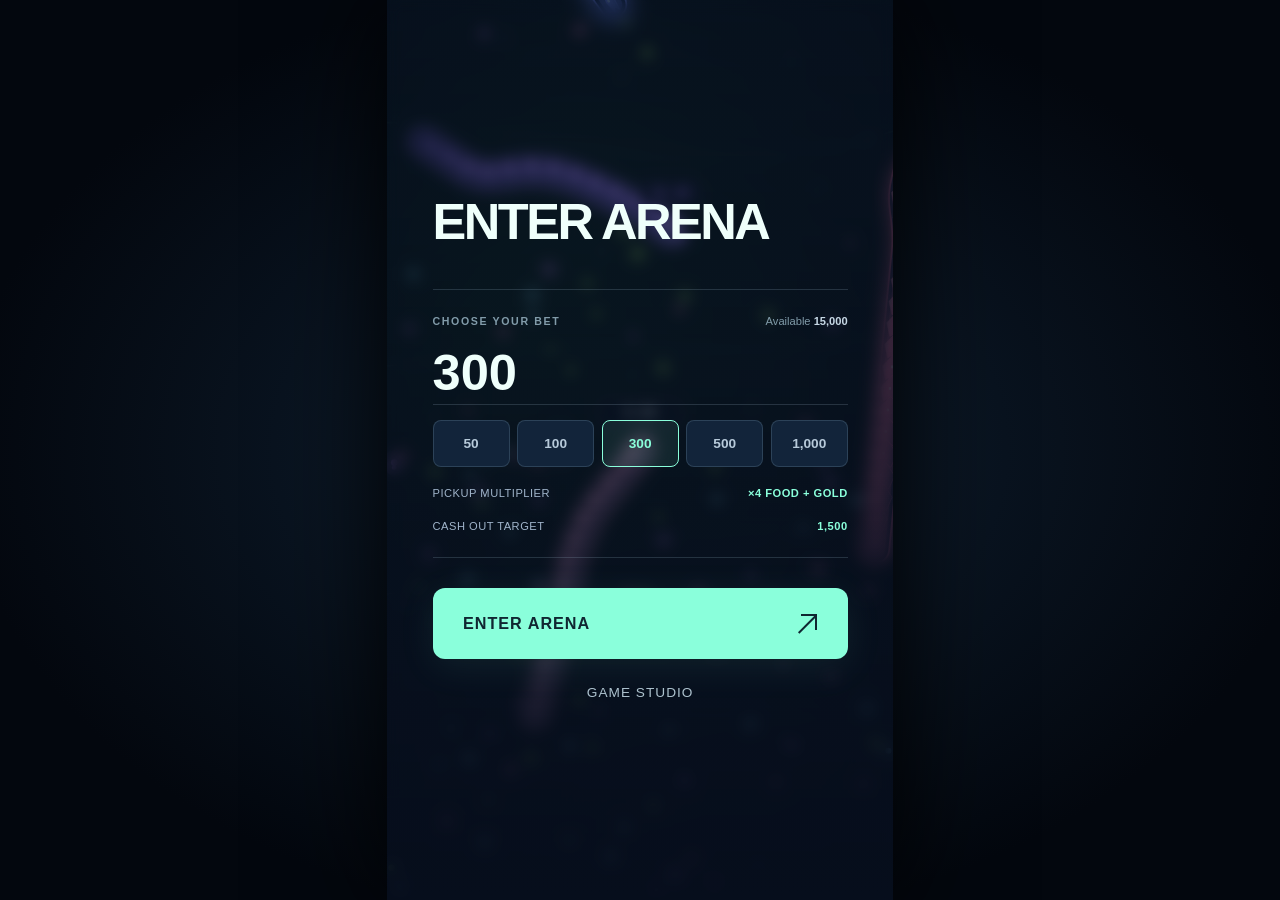
==== commit 1042e114: "Restore snake scores and minimap and add customizable game studio" ====
--- a/index.html
+++ b/index.html
@@ -9,6 +9,7 @@
     <meta name="theme-color" content="#080d13" />
     <title>Play</title>
     <link rel="stylesheet" href="style.css" />
+    <script src="preferences.js" defer></script>
     <script src="game.js" defer></script>
   </head>
   <body>
@@ -36,6 +37,13 @@
           </div>
         </div>
       </header>
+      <canvas
+        id="minimap"
+        class="minimap hidden"
+        width="200"
+        height="200"
+        aria-label="Arena map with snakes and exit line"
+      ></canvas>
 
       <section id="lobby" class="overlay lobby" aria-labelledby="lobbyTitle">
         <div class="lobby-content">
@@ -86,6 +94,7 @@
           <button id="playButton" class="primary">
             ENTER ARENA <span>↗</span>
           </button>
+          <a class="studio-link" href="studio.html">GAME STUDIO</a>
         </div>
       </section>
       <section
@@ -110,6 +119,9 @@
       </section>
       <div id="pausePanel" class="pause-panel hidden">
         <strong>PAUSED</strong><span>Press Esc or tap to resume</span>
+        <a class="studio-link" href="studio.html" target="_blank" rel="noopener"
+          >GAME STUDIO</a
+        >
       </div>
     </main>
   </body>
--- a/style.css
+++ b/style.css
@@ -443,3 +443,38 @@
     transition: none;
   }
 }
+
+.minimap {
+  position: absolute;
+  left: 6%;
+  bottom: max(6%, env(safe-area-inset-bottom));
+  width: 22cqw;
+  height: 22cqw;
+  z-index: 2;
+  pointer-events: none;
+  border: 1px solid #9dbdd733;
+  border-radius: 12px;
+  background: #081421cc;
+  backdrop-filter: blur(6px);
+}
+.studio-link {
+  display: block;
+  text-align: center;
+  padding: 5cqw 2cqw;
+  color: #adc2ce;
+  font-size: 2.7cqw;
+  letter-spacing: 1px;
+  text-decoration: none;
+}
+.studio-link:hover {
+  color: var(--green);
+}
+.studio-preview #lobby {
+  display: none;
+}
+.studio-preview #hud {
+  display: block !important;
+}
+.studio-preview #game {
+  pointer-events: none;
+}
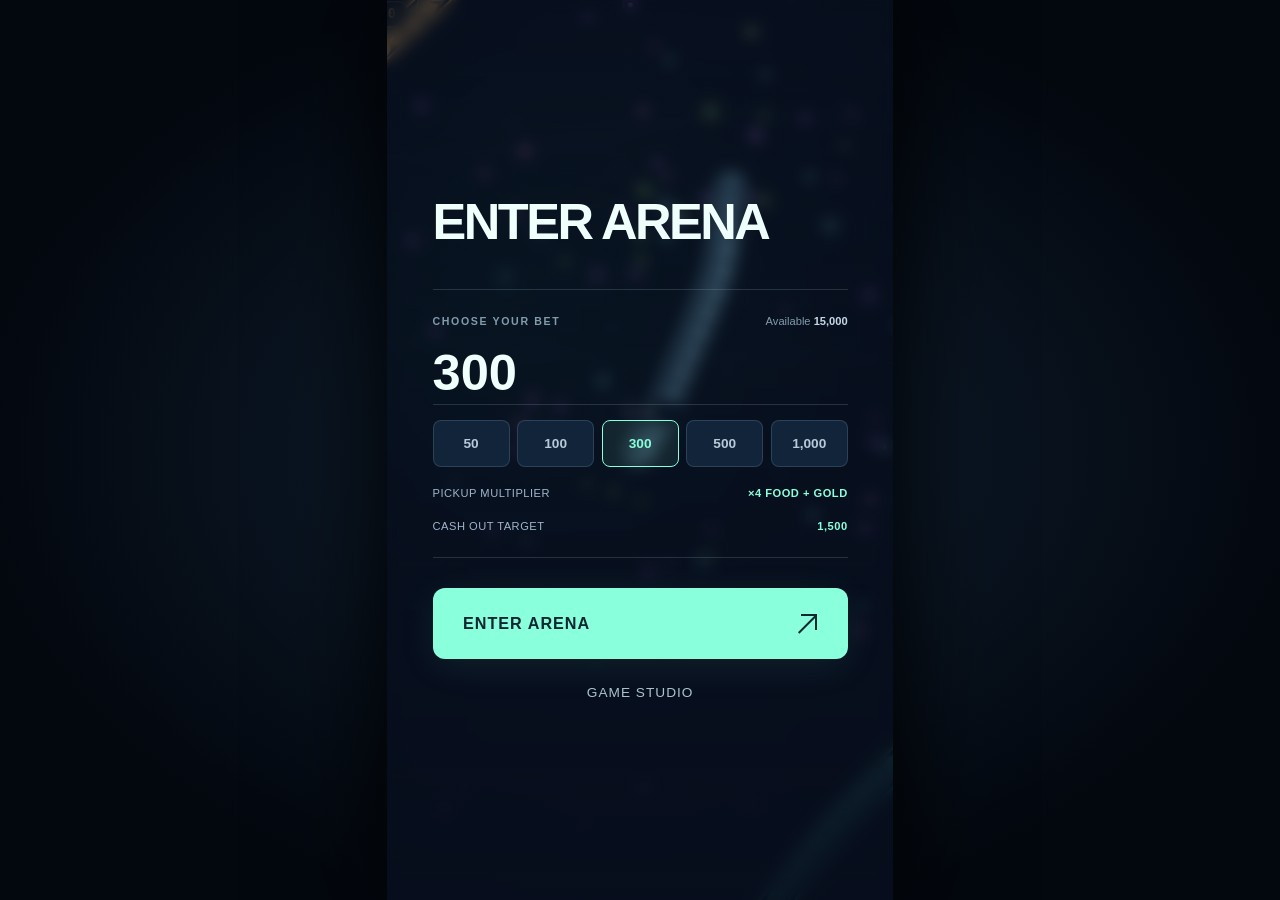
==== commit cfe39d46: "Add four seeded arena maps and configurable visual effects" ====
--- a/index.html
+++ b/index.html
@@ -10,6 +10,7 @@
     <title>Play</title>
     <link rel="stylesheet" href="style.css" />
     <script src="preferences.js" defer></script>
+    <script src="worlds.js" defer></script>
     <script src="game.js" defer></script>
   </head>
   <body>
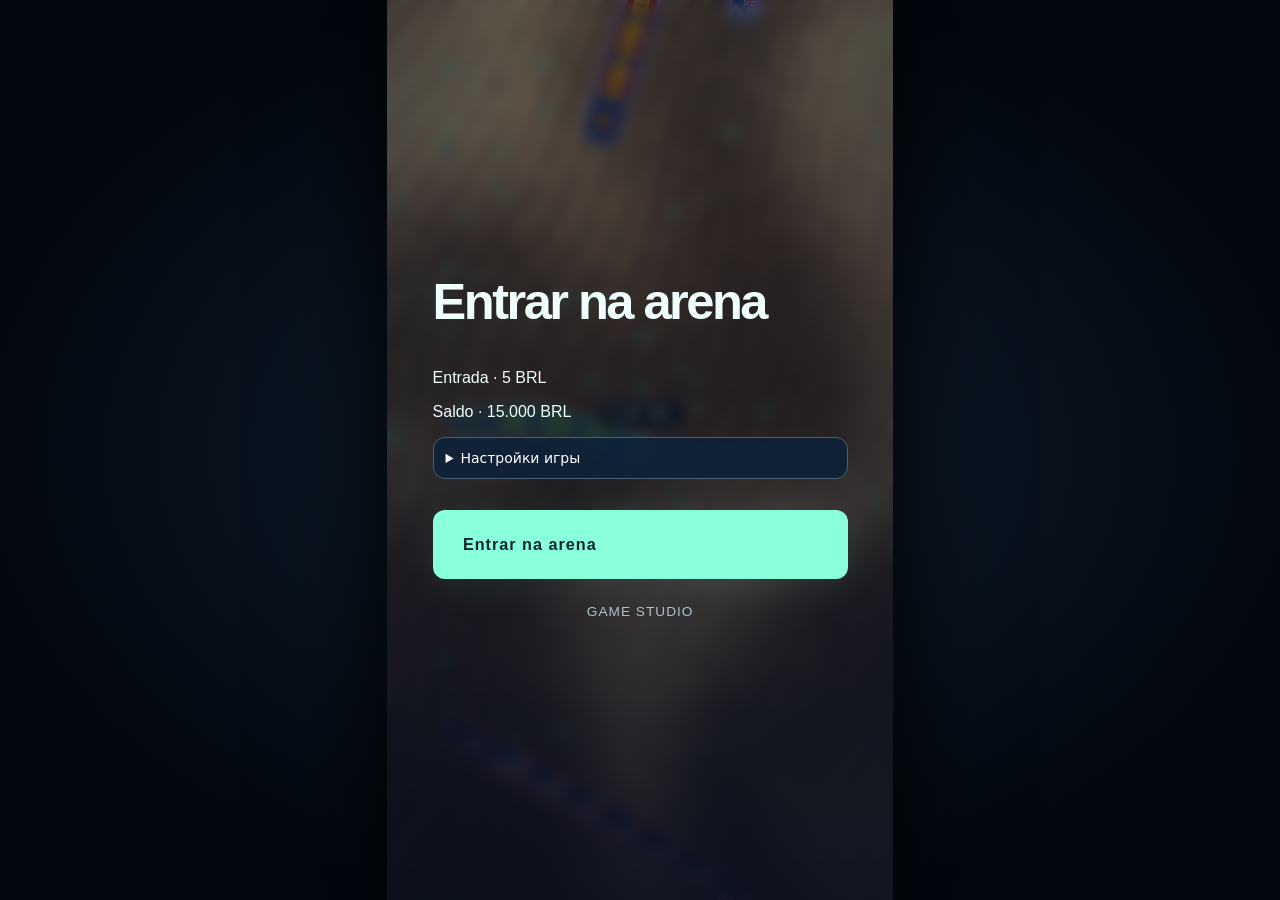
==== commit ccce6f05: "Add seven textured arenas, personal flags and localized lobby controls" ====
--- a/index.html
+++ b/index.html
@@ -38,6 +38,7 @@
           </div>
         </div>
       </header>
+      <div id="stick" aria-label="Joystick"><i></i></div>
       <canvas
         id="minimap"
         class="minimap hidden"
@@ -49,49 +50,13 @@
       <section id="lobby" class="overlay lobby" aria-labelledby="lobbyTitle">
         <div class="lobby-content">
           <h1 id="lobbyTitle">ENTER ARENA</h1>
-          <div class="bet-panel">
-            <div class="bet-heading">
-              <label class="eyebrow" for="betInput">CHOOSE YOUR BET</label>
-              <span class="available-balance"
-                >Available <b id="availableBalance">15,000</b></span
-              >
-            </div>
-            <div class="bet-input-wrap">
-              <input
-                id="betInput"
-                type="number"
-                inputmode="numeric"
-                min="1"
-                step="1"
-                value="300"
-                aria-describedby="betHint betError"
-              />
-            </div>
-            <div
-              id="betOptions"
-              class="bet-options"
-              role="group"
-              aria-label="Quick bet amounts"
-            ></div>
-            <div class="bet-reward">
-              <span>PICKUP MULTIPLIER</span
-              ><strong id="betMultiplier">×4 FOOD + GOLD</strong>
-            </div>
-            <div class="bet-reward">
-              <span>CASH OUT TARGET</span
-              ><strong id="betCashoutTarget">1,500</strong>
-            </div>
-            <p id="betHint" class="sr-only">
-              Bigger bets start bigger snakes and boost pickup rewards. Reach
-              your target to cash out. Boost spends your balance.
-            </p>
-            <p
-              id="betError"
-              class="bet-error"
-              role="status"
-              aria-live="polite"
-            ></p>
-          </div>
+          <p id="entryCost"></p>
+          <p id="availableBalance"></p>
+          <p id="betError"></p>
+          <details id="menuSettings" lang="ru">
+            <summary>Настройки игры</summary>
+            <div id="settingFields"></div>
+          </details>
           <button id="playButton" class="primary">
             ENTER ARENA <span>↗</span>
           </button>
--- a/style.css
+++ b/style.css
@@ -478,3 +478,60 @@
 .studio-preview #game {
   pointer-events: none;
 }
+#menuSettings {
+  background: #102237ed;
+  border: 1px solid #496175;
+  border-radius: 12px;
+  padding: 12px;
+  font: 14px system-ui;
+  color: white;
+}
+#menuSettings summary {
+  cursor: pointer;
+}
+#settingFields {
+  display: grid;
+  gap: 10px;
+  max-height: 40dvh;
+  overflow: auto;
+  margin-top: 10px;
+}
+#settingFields label {
+  display: flex;
+  align-items: center;
+  justify-content: space-between;
+  gap: 8px;
+}
+#settingFields select,
+#settingFields input {
+  max-width: 54%;
+  background: #152d40;
+  color: white;
+  border: 1px solid #546475;
+  border-radius: 5px;
+  padding: 4px;
+}
+#stick {
+  position: absolute;
+  right: 7%;
+  bottom: 7%;
+  z-index: 3;
+  width: 19cqw;
+  height: 19cqw;
+  border-radius: 100%;
+  border: 2px solid #ffffff55;
+  background: #09182742;
+  touch-action: none;
+  display: none;
+  place-items: center;
+}
+#hud:not(.hidden) ~ #stick {
+  display: grid;
+}
+#stick i {
+  width: 39%;
+  height: 39%;
+  border-radius: 100%;
+  background: #ffffff50;
+  border: 1px solid #ffffff85;
+}
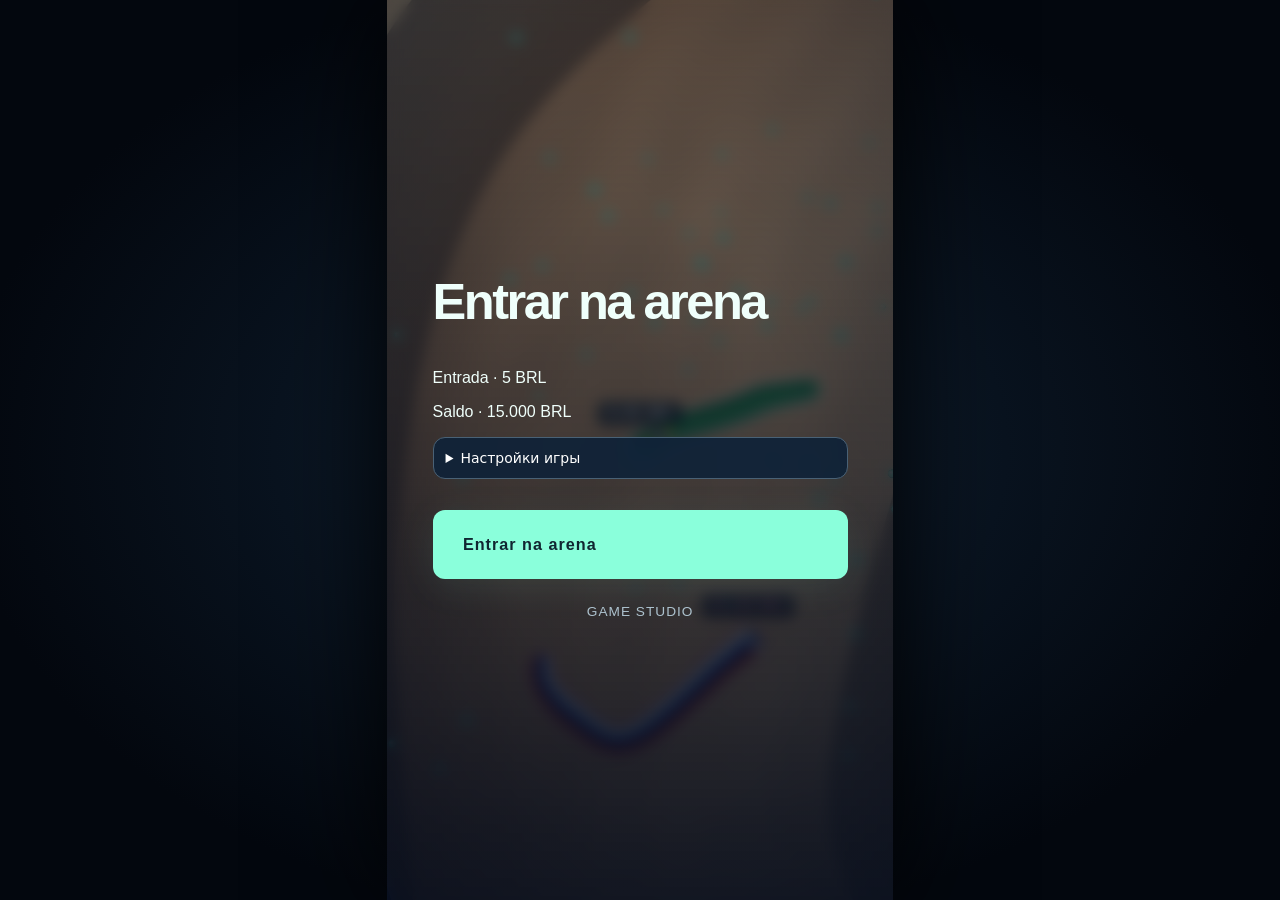
==== commit 547d983e: "Add selectable illustrated cartoon theme in lobby and studio" ====
--- a/index.html
+++ b/index.html
@@ -11,6 +11,7 @@
     <link rel="stylesheet" href="style.css" />
     <script src="preferences.js" defer></script>
     <script src="worlds.js" defer></script>
+    <script src="cartoon.js" defer></script>
     <script src="game.js" defer></script>
   </head>
   <body>
--- a/style.css
+++ b/style.css
@@ -515,6 +515,7 @@
   position: absolute;
   right: 7%;
   bottom: 7%;
+  pointer-events: none;
   z-index: 3;
   width: 19cqw;
   height: 19cqw;
@@ -535,3 +536,19 @@
   background: #ffffff50;
   border: 1px solid #ffffff85;
 }
+.progress-amount {
+  opacity: 0.87;
+}
+
+#arena[data-theme="cartoon"] :is(.cashout-progress, .result-card, .primary) {
+  border: 2px solid #383344;
+  border-radius: 18px;
+  box-shadow: 0 4px 0 #383344;
+}
+#arena[data-theme="cartoon"] .primary {
+  background: #ffcf67;
+  color: #352e40;
+}
+#arena[data-theme="cartoon"] .progress-fill {
+  background: #ffcb63;
+}
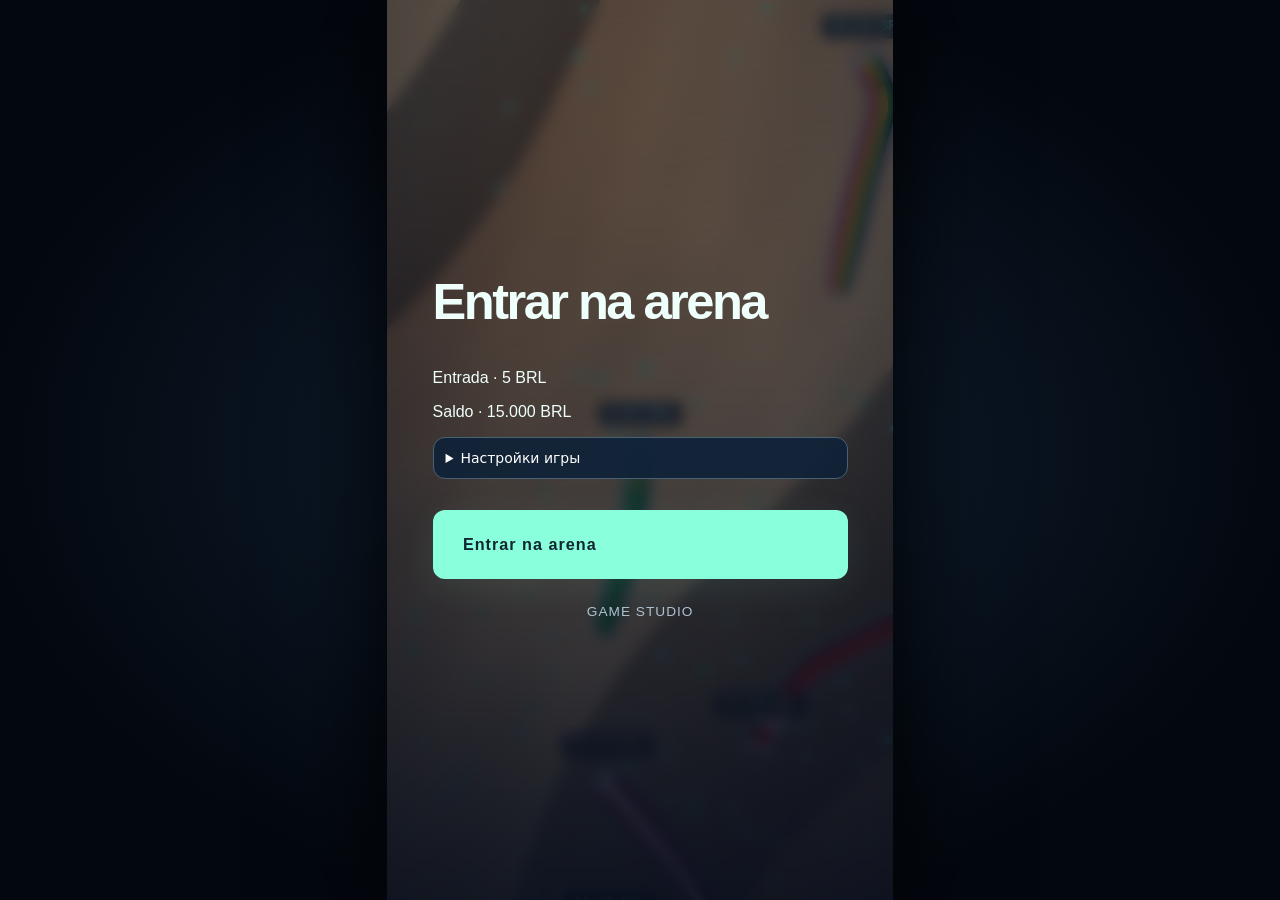
==== commit 291468b9: "Redesign score meter, color growing scores and unlock cash-out at 50" ====
--- a/index.html
+++ b/index.html
@@ -23,16 +23,17 @@
       <div class="vignette" aria-hidden="true"></div>
       <header id="hud" class="hud hidden">
         <div id="cashoutProgress" class="cashout-progress">
-          <span id="cashoutProgressAmount" class="progress-amount"
-            >0.00 / 1,500</span
-          >
+          <div class="meter-values">
+            <strong id="cashoutProgressAmount">0,00</strong>
+            <span class="meter-goal"><i aria-hidden="true"></i><span id="cashoutGoal">50 BRL</span></span>
+          </div>
           <div
             id="cashoutProgressBar"
             class="progress-track"
             role="progressbar"
             aria-label="Score toward exit"
             aria-valuemin="0"
-            aria-valuemax="1500"
+            aria-valuemax="50"
             aria-valuenow="0"
           >
             <div id="cashoutProgressFill" class="progress-fill"></div>
--- a/style.css
+++ b/style.css
@@ -73,48 +73,67 @@
   pointer-events: none;
 }
 .cashout-progress {
-  padding: 3.4cqw 4cqw;
-  border: 1px solid #b4e6ed1c;
-  border-radius: 16px;
-  background: #081421ce;
-  backdrop-filter: blur(12px);
-  box-shadow: 0 8px 35px #02060c44;
-}
-.progress-amount {
-  display: block;
-  text-align: center;
-  color: #e6fff5;
-  font-size: 4.2cqw;
-  font-weight: 650;
+  --score-ink: #92eaff;
+  width: min(100%, 320px);
+  margin: auto;
+  padding: 9px 15px 11px;
+  border: 1px solid #ffffff35;
+  border-radius: 18px;
+  background: linear-gradient(130deg, #233246f2, #122032ef);
+  box-shadow: 0 4px 14px #10192552, inset 0 1px #ffffff16;
+}
+.meter-values, .meter-goal {
+  display: flex;
+  align-items: center;
+}
+.meter-values {
+  justify-content: space-between;
+  gap: 8px;
   font-variant-numeric: tabular-nums;
-  letter-spacing: 0.6px;
+}
+#cashoutProgressAmount {
+  color: var(--score-ink);
+  font: 900 clamp(18px, 5cqw, 25px)/1.05 ui-rounded, system-ui, sans-serif;
+  letter-spacing: -.035em;
+}
+.meter-goal {
+  gap: 6px;
+  color: #e5edf5;
+  font: 700 12px/1.2 system-ui, sans-serif;
+}
+.meter-goal i {
+  width: 12px;
+  height: 10px;
+  border-left: 2px solid currentColor;
+  background: conic-gradient(#edf5ff 25%, #56667a 0 50%, #edf5ff 0 75%, #56667a 0) 0 0 / 6px 6px;
+  transform: skew(-8deg);
 }
 .progress-track {
-  height: 5px;
-  margin-top: 2.5cqw;
+  position: relative;
   overflow: hidden;
-  border-radius: 9px;
-  background: #243446;
+  margin-top: 8px;
+  height: 7px;
+  border-radius: 8px;
+  background: #071320;
+  box-shadow: inset 0 0 0 1px #ffffff21;
+}
+.progress-track::after {
+  content: "";
+  position: absolute;
+  inset: 0;
+  background: repeating-linear-gradient(90deg, transparent 0 calc(25% - 1px), #12203588 calc(25% - 1px) 25%);
 }
 .progress-fill {
-  width: 100%;
   height: 100%;
+  border-radius: inherit;
+  background: linear-gradient(90deg, #60d8ed, var(--score-ink));
   transform: scaleX(0);
   transform-origin: left;
-  background: linear-gradient(90deg, #62b7ed, #8affdb);
-}
-.cashout-progress.ready .progress-track {
-  box-shadow: 0 0 14px #8affdb44;
-}
-.cashout-progress.ready {
-  border-color: #8affdb55;
-}
-.cashout-progress.evolved {
-  border-color: #c6bcff88;
-  box-shadow: 0 0 25px #b5a4ff22;
-}
-.cashout-progress.evolved .progress-fill {
-  background: linear-gradient(90deg, #a5a3ff, #d3fff1);
+  transition: transform 140ms ease-out;
+}
+.cashout-progress.ready .meter-goal { color: #aff6b7; }
+@media (prefers-reduced-motion: reduce) {
+  .progress-fill { transition: none; }
 }
 .overlay {
   position: absolute;
@@ -536,11 +555,8 @@
   background: #ffffff50;
   border: 1px solid #ffffff85;
 }
-.progress-amount {
-  opacity: 0.87;
-}
 
-#arena[data-theme="cartoon"] :is(.cashout-progress, .result-card, .primary) {
+#arena[data-theme="cartoon"] :is(.result-card, .primary) {
   border: 2px solid #383344;
   border-radius: 18px;
   box-shadow: 0 4px 0 #383344;
@@ -549,6 +565,11 @@
   background: #ffcf67;
   color: #352e40;
 }
-#arena[data-theme="cartoon"] .progress-fill {
-  background: #ffcb63;
-}
+#arena[data-theme="cartoon"] .cashout-progress {
+  border: 2px solid #312b44;
+  background: linear-gradient(160deg, #48415c, #302b43);
+  box-shadow: 0 3px 0 #221f32b8, inset 0 2px #ffffff23;
+}
+#arena[data-theme="cartoon"] #cashoutProgressAmount {
+  text-shadow: 0 2px #16162c;
+}
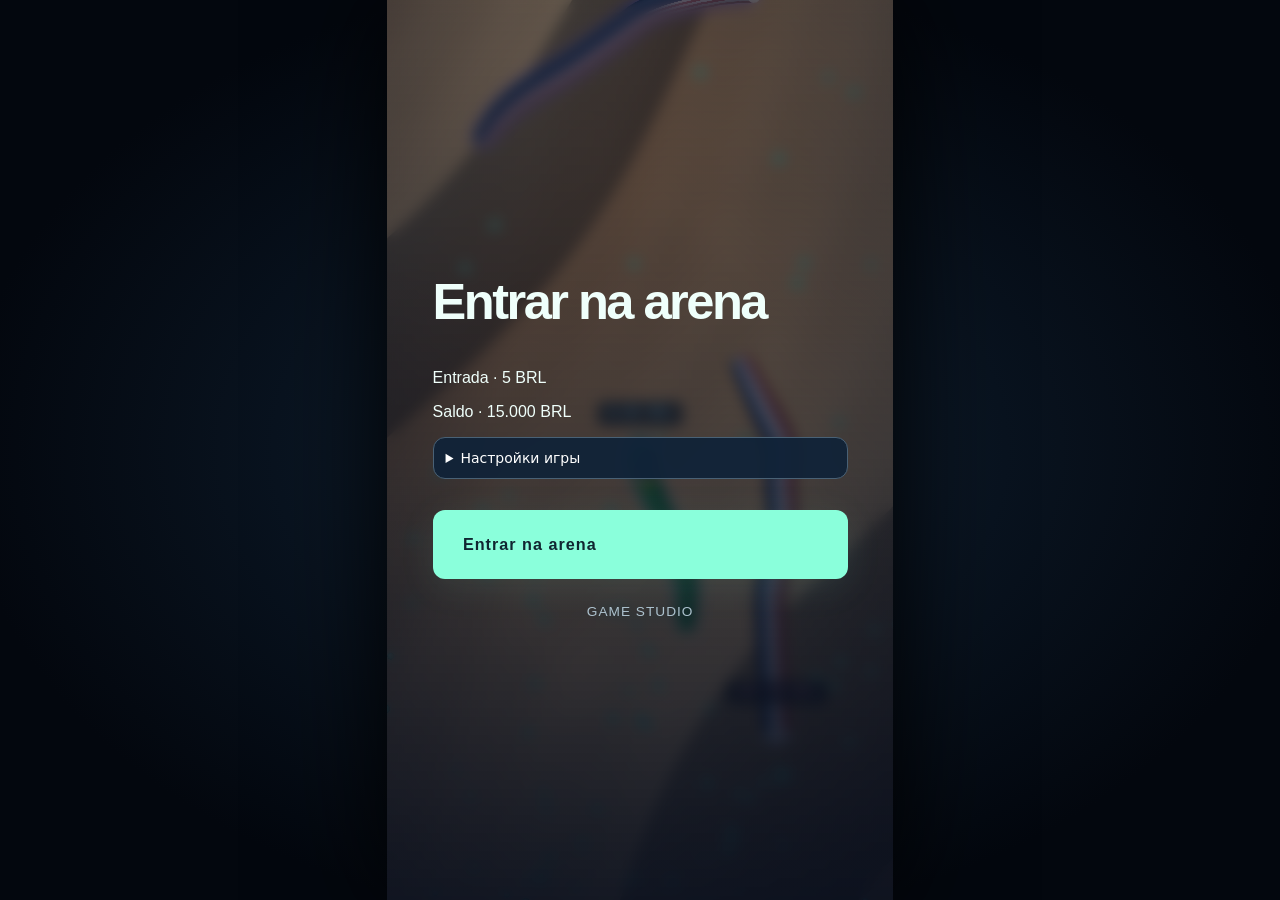
==== commit 7f40c99f: "Show animated score and fireworks on defeat with tap-to-reveal menu" ====
--- a/index.html
+++ b/index.html
@@ -12,6 +12,7 @@
     <script src="preferences.js" defer></script>
     <script src="worlds.js" defer></script>
     <script src="cartoon.js" defer></script>
+    <script src="finale.js" defer></script>
     <script src="game.js" defer></script>
   </head>
   <body>
@@ -85,6 +86,12 @@
           ><button id="lobbyButton" class="secondary">BACK TO LOBBY</button>
         </div>
       </section>
+      <section id="deathFinale" class="death-finale hidden" role="dialog"
+        aria-modal="true" aria-labelledby="deathScore deathCurrency" tabindex="-1">
+        <canvas id="fireworks" aria-hidden="true"></canvas>
+        <div class="death-total"><strong id="deathScore">0,00</strong><span id="deathCurrency">BRL</span></div>
+        <button id="deathMenu" class="primary hidden" type="button"></button>
+      </section>
       <div id="pausePanel" class="pause-panel hidden">
         <strong>PAUSED</strong><span>Press Esc or tap to resume</span>
         <a class="studio-link" href="studio.html" target="_blank" rel="noopener"
--- a/style.css
+++ b/style.css
@@ -573,3 +573,25 @@
 #arena[data-theme="cartoon"] #cashoutProgressAmount {
   text-shadow: 0 2px #16162c;
 }
+
+.death-finale {
+  position: absolute;
+  inset: 0;
+  z-index: 8;
+  display: grid;
+  place-items: center;
+  isolation: isolate;
+  outline: none;
+  background: radial-gradient(ellipse at 50% 38%, #242344, #10172d 52%, #070c19);
+}
+#fireworks { position: absolute; inset: 0; width: 100%; height: 100%; pointer-events: none; }
+.death-total { z-index: 1; text-align: center; pointer-events: none; }
+#deathScore {
+  display: block;
+  font: 900 clamp(30px, 12cqw, 86px)/1.1 ui-rounded, system-ui, sans-serif;
+  font-variant-numeric: tabular-nums;
+  letter-spacing: -.055em;
+  text-shadow: 0 .065em #121121, 0 .12em .45em #090a15;
+}
+#deathCurrency { display: block; margin-top: .7em; font: 800 3.8cqw/1 system-ui; letter-spacing: .18em; color: #d6dff3; }
+#deathMenu { position: absolute; bottom: max(10%, env(safe-area-inset-bottom)); width: min(66%, 280px); }
